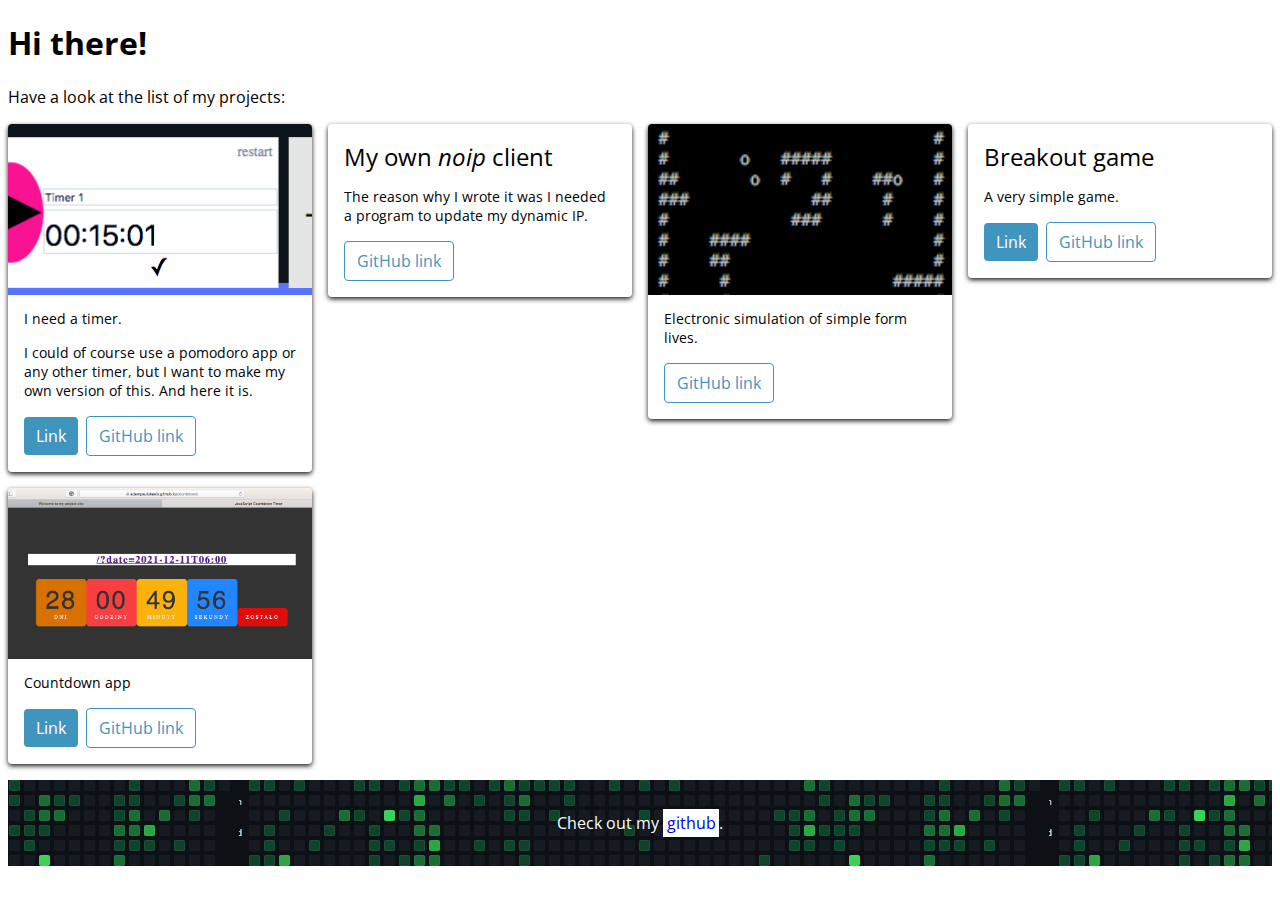
==== index.html @ 9d16e077 "Fix link for breakout" ====
<!DOCTYPE html>
<html lang="en">
  <head>
    <meta charset="utf-8" />
    <title>Welcome to my project site</title>
    <meta name="description" content="I want to show you my projects" />
    <meta name="author" content="Adam" />
    <link href="style.css" rel="stylesheet" />
    <link rel="preconnect" href="https://fonts.googleapis.com" />
    <link rel="preconnect" href="https://fonts.gstatic.com" crossorigin />
    <link
      href="https://fonts.googleapis.com/css2?family=Open+Sans:wght@300;400&display=swap"
      rel="stylesheet"
    />
  </head>
  <body class="flex flex-column">
    <main>
      <h1>Hi there!</h1>

      <p>Have a look at the list of my projects:</p>

      <div class="card-grid">
        <div class="card">
          <header class="image">
            <img src="timer.png" alt="A picture of my timer" />
          </header>
          <section>
            <p>I need a timer.</p>
            <p>
              I could of course use a pomodoro app or any other timer, but I
              want to make my own version of this. And here it is.
            </p>
          </section>
          <footer>
            <a href="https://adampaulukanis.github.io/timer/" class="link"
              >Link</a
            >
            <a
              href="https://github.com/adampaulukanis/timer"
              class="link link-outline"
              >GitHub link</a
            >
          </footer>
        </div>

        <div class="card">
          <header>My own <em>noip</em> client</header>
          <section>
            <p>
              The reason why I wrote it was I needed a program to update my
              dynamic IP.
            </p>
          </section>
          <footer>
            <a
              href="https://github.com/adampaulukanis/noip-client"
              class="link link-outline"
              >GitHub link</a
            >
          </footer>
        </div>

        <div class="card">
          <header class="image">
            <img
              src="ElectronicLife.png"
              alt="A screen of ElectronicLife program"
            />
          </header>
          <section><p>Electronic simulation of simple form lives.</p></section>
          <footer>
            <a
              href="https://github.com/adampaulukanis/ElectronicLife"
              class="link link-outline"
              >GitHub link</a
            >
          </footer>
        </div>

        <div class="card">
          <header>Breakout game</header>
          <section>
            <p>A very simple game.</p>
          </section>
          <footer>
            <a
              href="https://adampaulukanis.github.io/breakout-game-js/"
              class="link"
              >Link</a
            >
            <a
              href="https://github.com/adampaulukanis/breakout-game-js"
              class="link link-outline"
              >GitHub link</a
            >
          </footer>
        </div>

        <div class="card">
          <header class="image">
            <img
              src="countdown-screenshot.png"
              alt="A picture of my countdown app"
            />
          </header>
          <section>
            <p>Countdown app</p>
          </section>
          <footer>
            <a href="https://adampaulukanis.github.io/countdown/" class="link"
              >Link</a
            >
            <a
              href="https://github.com/adampaulukanis/countdown"
              class="link link-outline"
              >GitHub link</a
            >
          </footer>
        </div>

        <!--
        <div class="card card-shadow">
          <header>Name</header>
          <section>
            Lorem ipsum dolor sit amet, consectetur adipiscing elit, sed do
            eiusmod tempor incididunt ut labore et dolore magna aliqua. Odio
            senectus.
          </section>
          <footer>
            <a href="#" class="link">Details</a>
            <a href="#" class="link link-outline">GitHub link</a>
          </footer>
        </div>
        -->
      </div>
      <!-- end of .card-grid -->
    </main>

    <footer class="bottom">
      <p>
        Check out my
        <a href="https://github.com/adampaulukanis">github</a>.
      </p>
    </footer>
    <!--<script src="main.js"></script>-->
  </body>
</html>
---- style.css ----
html {
  box-sizing: border-box;
}
*,
*::before,
*::after {
  font-family: "Open Sans", sans-serif;
}
.card-grid {
  display: grid;
  grid-template-columns: repeat(auto-fit, minmax(300px, 1fr));
  gap: 1rem;
  align-items: flex-start;
}
.card {
  --padding: 1rem;
  background: white;
  border: none;
  border-radius: 0.25rem;
  box-shadow: 0 2px 5px 0 rgba(0, 0, 0, 0.9);
  overflow: hidden;
}
.card.card-shadow {
  border: none;
  box-shadow: 0 2px 5px 0 rgba(0, 0, 0, 0.3);
}
.card header {
  font-size: 1.5rem;
  padding: var(--padding);
  padding-bottom: 0;
  margin-bottom: 0.5rem;
}
.card header.image {
  padding: 0;
  overflow: hidden;
}
.card header.image > img {
  display: block;
  width: 100%;
  max-height: 200px;
  aspect-ratio: 16 / 9;
  object-fit: cover;
  object-position: center;
  transition: 200ms transform ease-in-out;
}
.card:hover > header.image > img {
  transform: scale(1.025);
}
.card section {
  font-size: 0.9rem;
  padding: 0 var(--padding);
}
.card footer {
  margin-top: 1rem;
  padding: var(--padding);
  padding-top: 0;
}
.link {
  --color: hsl(200, 50%, 50%);
  background: var(--color);
  border: none;
  color: white;
  padding: 0.5em 0.75em;
  border-radius: 0.25em;
  cursor: pointer;
  display: inline-block;
}
.link:hover,
.link:focus {
  background: hsl(200, 50%, 60%);
}
.link.link-outline {
  background: none;
  border: 1px solid var(--color);
  color: var(--color);
}
.link.link-outline:hover,
.link.link-outline:focus {
  background: hsl(200, 50%, 90%);
}
.link + .link {
  margin-left: 0.25rem;
}
a:link {
  text-decoration: none;
}

a:visited {
  text-decoration: none;
}

a:hover {
  text-decoration: underline;
}

a:active {
  text-decoration: underline;
}

.bottom {
  text-align: center;
  color: white;
  background: #ddd url(footer-background.png);
  background-position: center center;
  padding: 1rem;
  margin: 1rem 0;
}
.bottom a {
  background: white;
  padding: 0.2em;
}
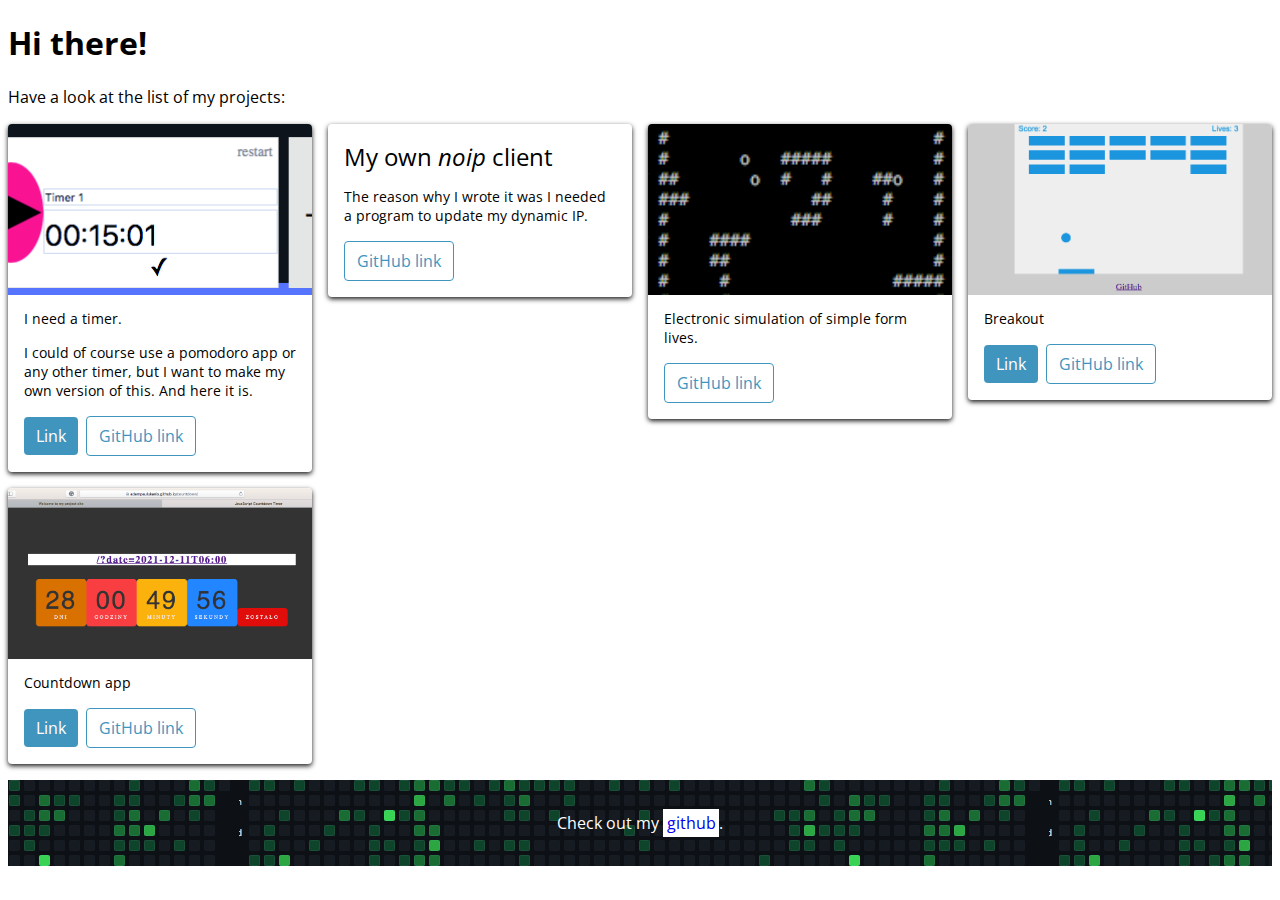
==== commit 5ead2783: "Add img for breakout" ====
--- a/index.html
+++ b/index.html
@@ -78,9 +78,11 @@
         </div>
 
         <div class="card">
-          <header>Breakout game</header>
+          <header class="image">
+            <img src="breakout.png" alt="A screen of BreakOut game" />
+          </header>
           <section>
-            <p>A very simple game.</p>
+            <p>Breakout</p>
           </section>
           <footer>
             <a
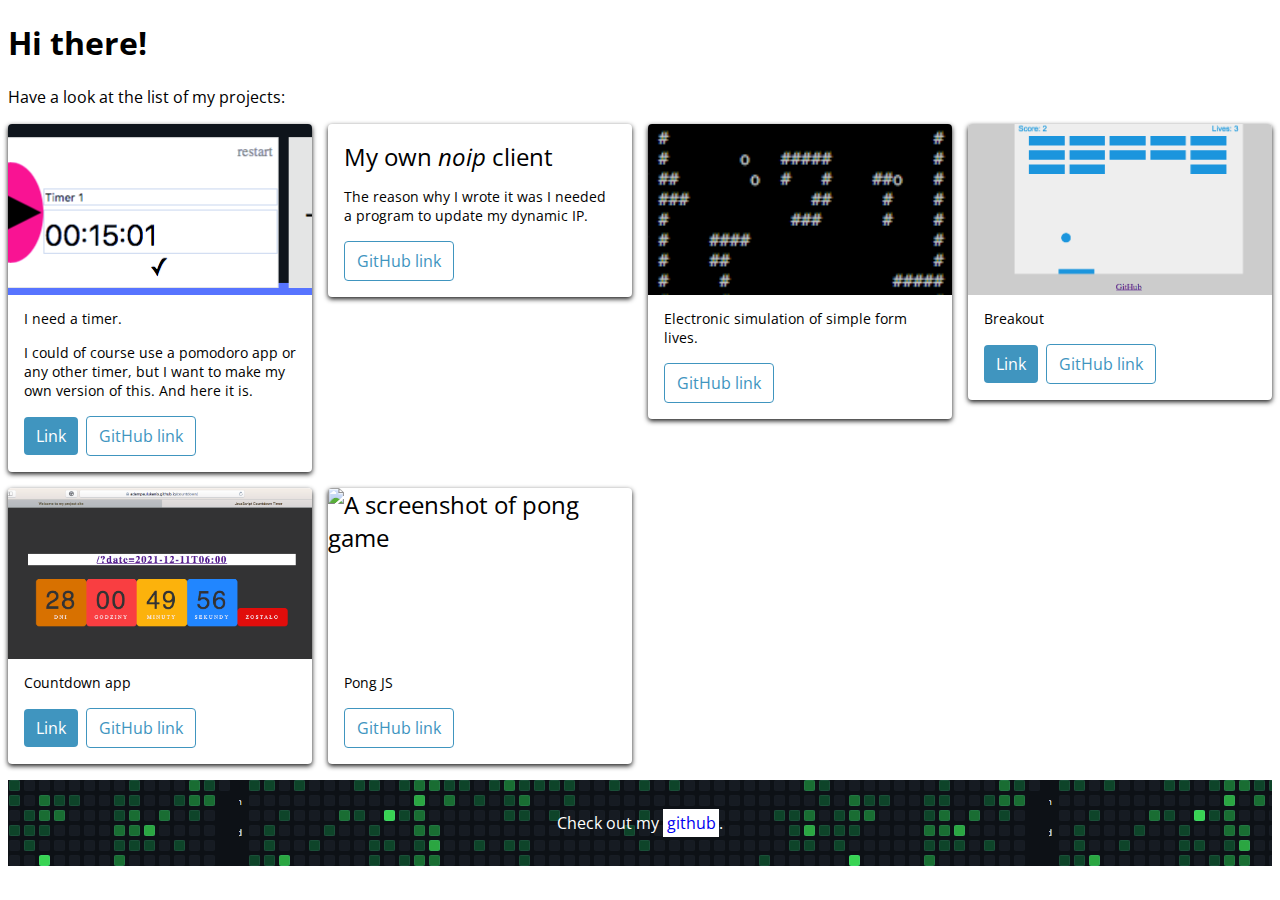
==== commit d0260f50: "Add Pong JS game" ====
--- a/index.html
+++ b/index.html
@@ -120,6 +120,22 @@
           </footer>
         </div>
 
+        <div class="card">
+          <header class="image">
+            <img src="pong.png" alt="A screenshot of pong game" />
+          </header>
+          <section>
+            <p>Pong JS</p>
+          </section>
+          <footer>
+            <a
+              href="https://github.com/adampaulukanis/pong-clone"
+              class="link link-outline"
+              >GitHub link</a
+            >
+          </footer>
+        </div>
+
         <!--
         <div class="card card-shadow">
           <header>Name</header>
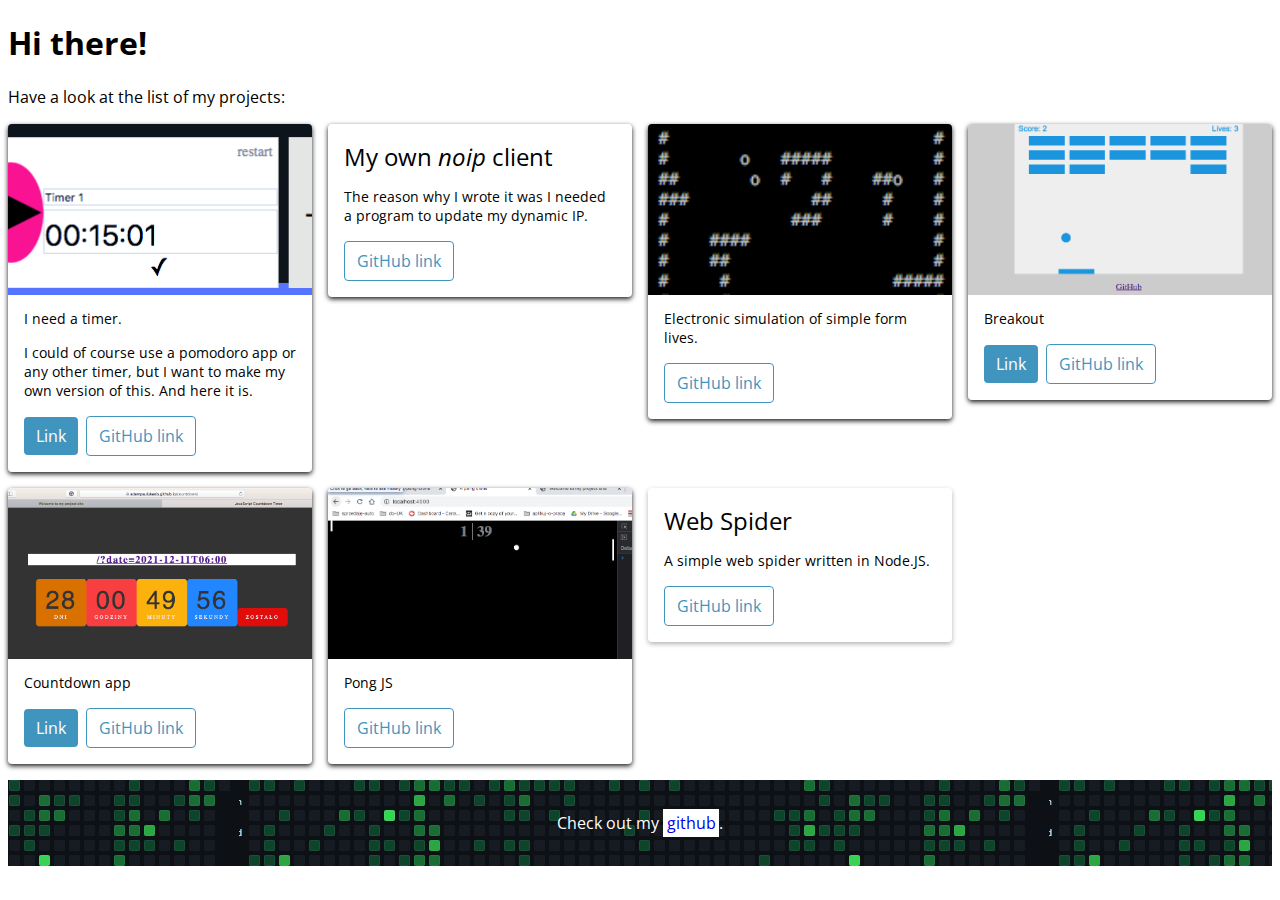
==== commit fc89bf36: "Add web spider" ====
--- a/index.html
+++ b/index.html
@@ -136,20 +136,15 @@
           </footer>
         </div>
 
-        <!--
         <div class="card card-shadow">
-          <header>Name</header>
+          <header>Web Spider</header>
           <section>
-            Lorem ipsum dolor sit amet, consectetur adipiscing elit, sed do
-            eiusmod tempor incididunt ut labore et dolore magna aliqua. Odio
-            senectus.
+            <p>A simple web spider written in Node.JS.</p>
           </section>
           <footer>
-            <a href="#" class="link">Details</a>
-            <a href="#" class="link link-outline">GitHub link</a>
+            <a href="https://github.com/adampaulukanis/web-spider" class="link link-outline">GitHub link</a>
           </footer>
         </div>
-        -->
       </div>
       <!-- end of .card-grid -->
     </main>
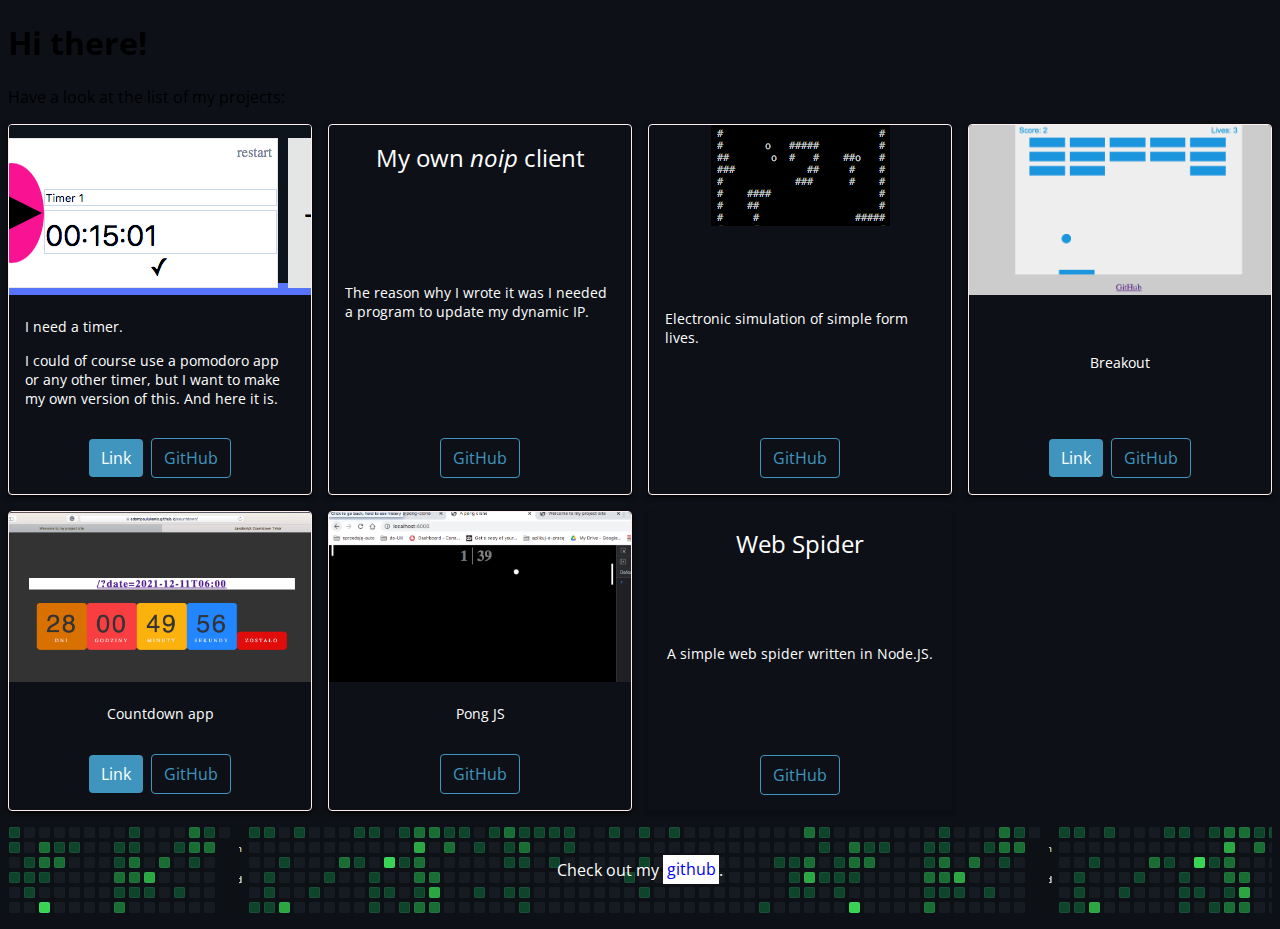
==== commit 47bf0e52: "I have a new idea how it should look like" ====
--- a/index.html
+++ b/index.html
@@ -38,7 +38,7 @@
             <a
               href="https://github.com/adampaulukanis/timer"
               class="link link-outline"
-              >GitHub link</a
+              >GitHub</a
             >
           </footer>
         </div>
@@ -55,7 +55,7 @@
             <a
               href="https://github.com/adampaulukanis/noip-client"
               class="link link-outline"
-              >GitHub link</a
+              >GitHub</a
             >
           </footer>
         </div>
@@ -72,7 +72,7 @@
             <a
               href="https://github.com/adampaulukanis/ElectronicLife"
               class="link link-outline"
-              >GitHub link</a
+              >GitHub</a
             >
           </footer>
         </div>
@@ -93,7 +93,7 @@
             <a
               href="https://github.com/adampaulukanis/breakout-game-js"
               class="link link-outline"
-              >GitHub link</a
+              >GitHub</a
             >
           </footer>
         </div>
@@ -115,7 +115,7 @@
             <a
               href="https://github.com/adampaulukanis/countdown"
               class="link link-outline"
-              >GitHub link</a
+              >GitHub</a
             >
           </footer>
         </div>
@@ -131,7 +131,7 @@
             <a
               href="https://github.com/adampaulukanis/pong-clone"
               class="link link-outline"
-              >GitHub link</a
+              >GitHub</a
             >
           </footer>
         </div>
@@ -142,7 +142,7 @@
             <p>A simple web spider written in Node.JS.</p>
           </section>
           <footer>
-            <a href="https://github.com/adampaulukanis/web-spider" class="link link-outline">GitHub link</a>
+            <a href="https://github.com/adampaulukanis/web-spider" class="link link-outline">GitHub</a>
           </footer>
         </div>
       </div>
--- a/style.css
+++ b/style.css
@@ -1,5 +1,6 @@
 html {
   box-sizing: border-box;
+  background:#0d1117;
 }
 *,
 *::before,
@@ -10,15 +11,20 @@
   display: grid;
   grid-template-columns: repeat(auto-fit, minmax(300px, 1fr));
   gap: 1rem;
-  align-items: flex-start;
+  align-items: stretch;
 }
 .card {
   --padding: 1rem;
-  background: white;
-  border: none;
+  background:#0d1117;
+  color: white;
+  border: 1px solid #fee;
   border-radius: 0.25rem;
   box-shadow: 0 2px 5px 0 rgba(0, 0, 0, 0.9);
   overflow: hidden;
+  display:flex;
+  flex-direction:column;
+  align-items:center;
+  justify-content:space-between;
 }
 .card.card-shadow {
   border: none;
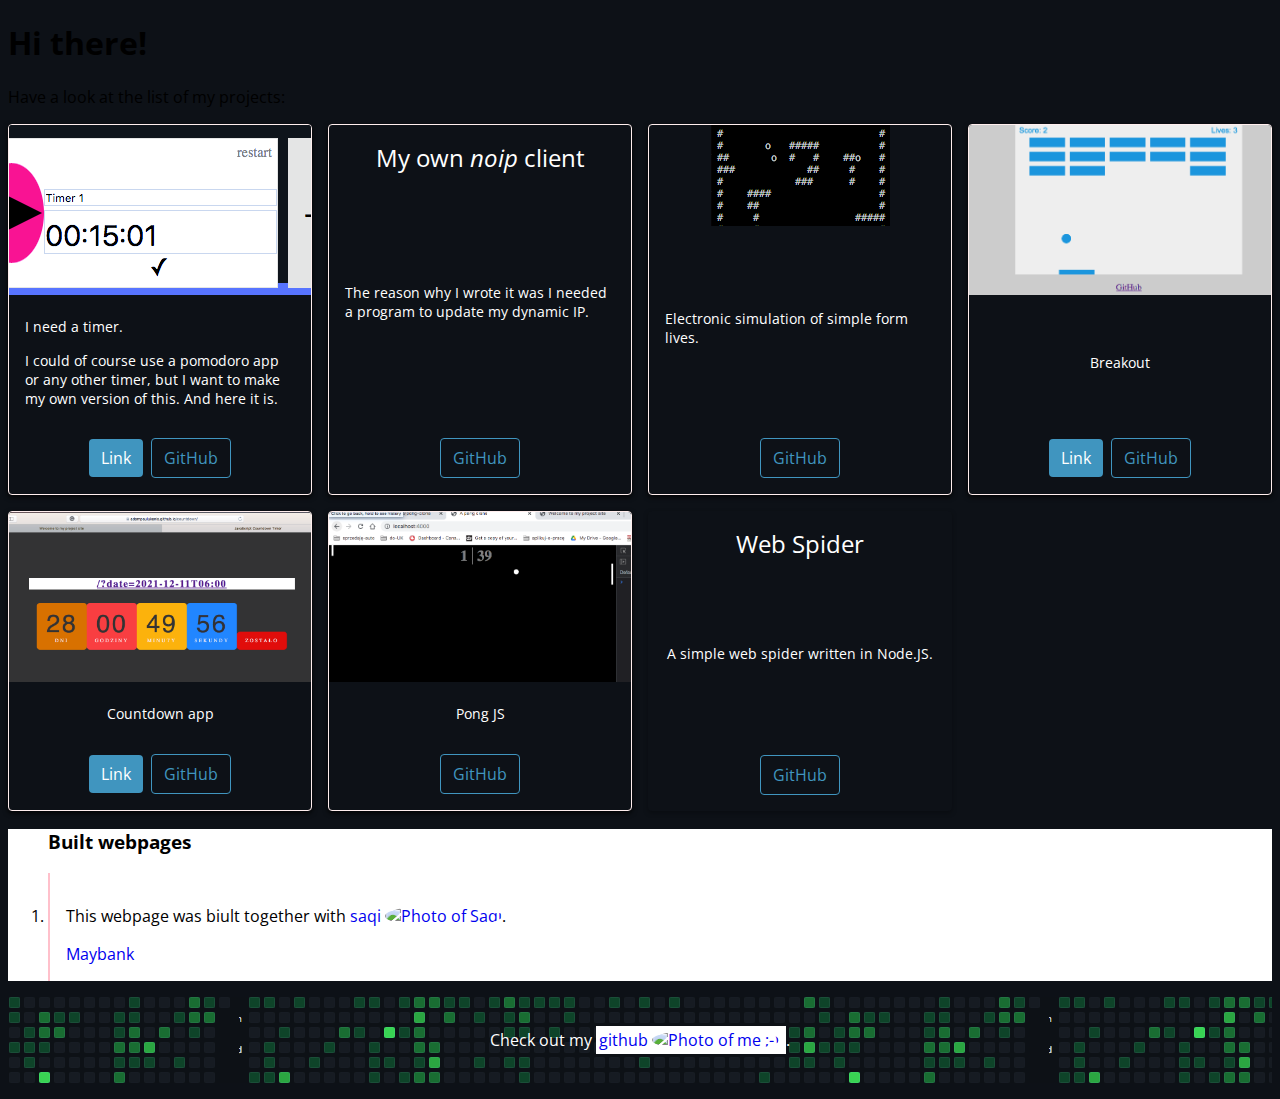
==== commit 66e93d33: "Built Pages: first commit of this kind" ====
--- a/index.html
+++ b/index.html
@@ -142,17 +142,48 @@
             <p>A simple web spider written in Node.JS.</p>
           </section>
           <footer>
-            <a href="https://github.com/adampaulukanis/web-spider" class="link link-outline">GitHub</a>
+            <a
+              href="https://github.com/adampaulukanis/web-spider"
+              class="link link-outline"
+              >GitHub</a
+            >
           </footer>
         </div>
       </div>
       <!-- end of .card-grid -->
+
+      <section class="built-webpages">
+        <ol>
+          <h3>Built webpages</h3>
+          <li>
+            <p>
+              This webpage was biult together with
+              <a href="https://github.com/saqi"
+                >saqi
+                <img
+                  class="gh-avatar"
+                  src="https://avatars.githubusercontent.com/u/3193742?s=48&v=4"
+                  alt="Photo of Saqi" /></a
+              >.
+            </p>
+            <a href="https://github.com/adampaulukanis/Maybank/">Maybank</a>
+          </li>
+        </ol>
+      </section>
     </main>
 
     <footer class="bottom">
       <p>
         Check out my
-        <a href="https://github.com/adampaulukanis">github</a>.
+        <a href="https://github.com/adampaulukanis"
+          >github
+
+          <img
+            src="https://avatars.githubusercontent.com/u/1613395?s=40&v=4"
+            alt="Photo of me ;-)"
+            class="gh-avatar"
+          /> </a
+        >.
       </p>
     </footer>
     <!--<script src="main.js"></script>-->
--- a/style.css
+++ b/style.css
@@ -1,6 +1,6 @@
 html {
   box-sizing: border-box;
-  background:#0d1117;
+  background: #0d1117;
 }
 *,
 *::before,
@@ -15,16 +15,16 @@
 }
 .card {
   --padding: 1rem;
-  background:#0d1117;
+  background: #0d1117;
   color: white;
   border: 1px solid #fee;
   border-radius: 0.25rem;
   box-shadow: 0 2px 5px 0 rgba(0, 0, 0, 0.9);
   overflow: hidden;
-  display:flex;
-  flex-direction:column;
-  align-items:center;
-  justify-content:space-between;
+  display: flex;
+  flex-direction: column;
+  align-items: center;
+  justify-content: space-between;
 }
 .card.card-shadow {
   border: none;
@@ -115,3 +115,19 @@
   background: white;
   padding: 0.2em;
 }
+.built-webpages {
+  background: white;
+  color: black;
+}
+.gh-avatar {
+  width: 2em;
+  aspect-ratio: 1;
+  border-radius:100%;
+}
+a:hover > img {
+  transform:scale(1.2);
+}
+.built-webpages li {
+  border-left:2px solid pink;
+  padding:1em;
+}
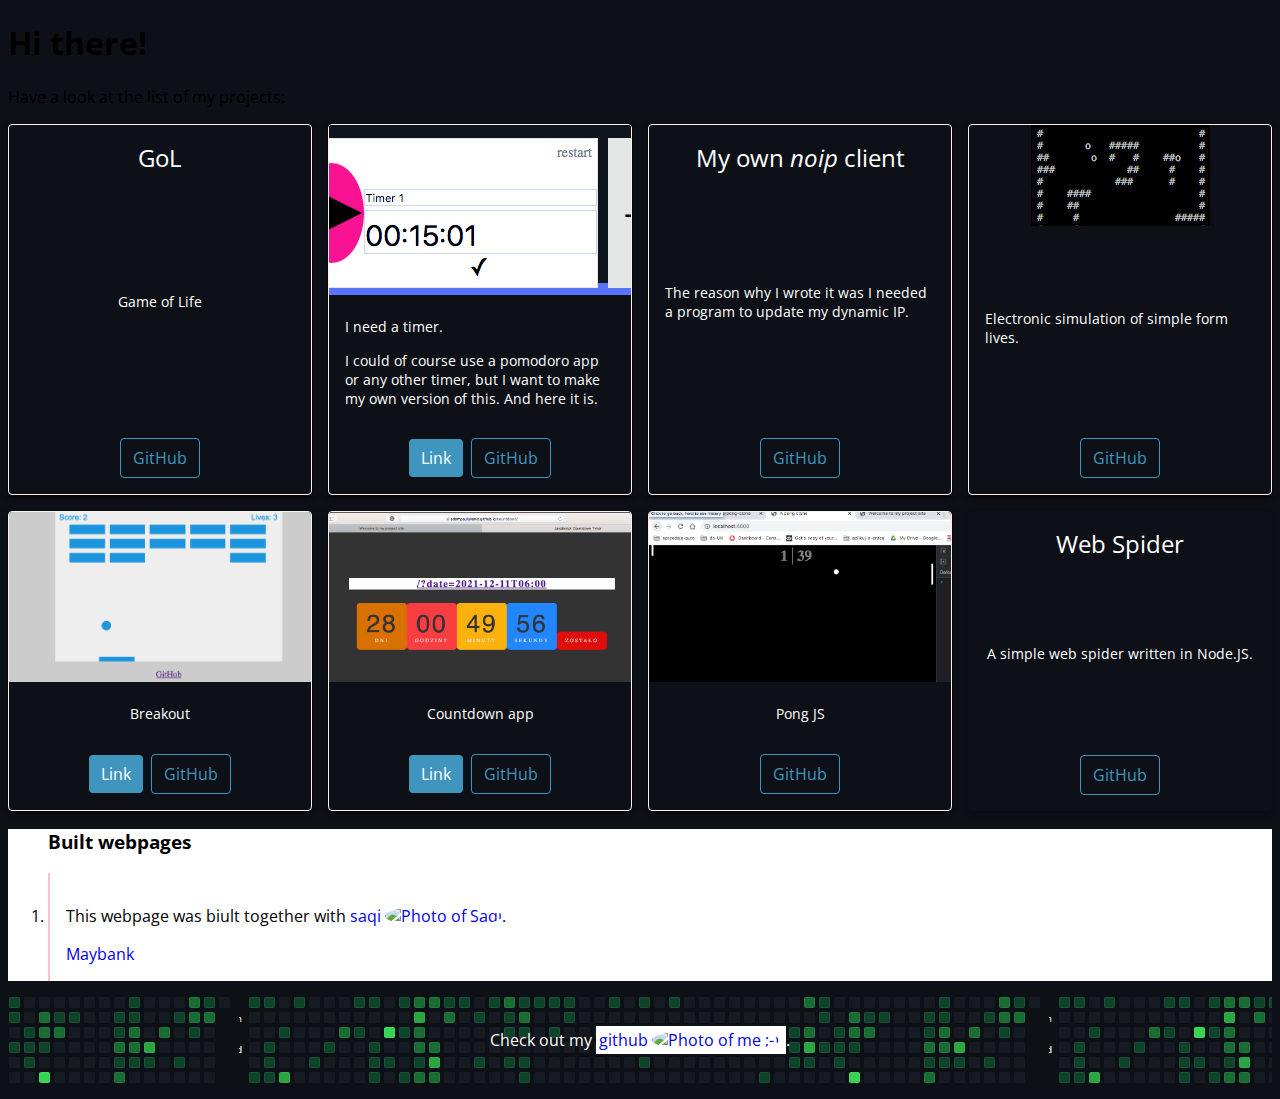
==== commit b3215ede: "Add Game of Life" ====
--- a/index.html
+++ b/index.html
@@ -1,191 +1,212 @@
 <!DOCTYPE html>
 <html lang="en">
-  <head>
-    <meta charset="utf-8" />
-    <title>Welcome to my project site</title>
-    <meta name="description" content="I want to show you my projects" />
-    <meta name="author" content="Adam" />
-    <link href="style.css" rel="stylesheet" />
-    <link rel="preconnect" href="https://fonts.googleapis.com" />
-    <link rel="preconnect" href="https://fonts.gstatic.com" crossorigin />
-    <link
-      href="https://fonts.googleapis.com/css2?family=Open+Sans:wght@300;400&display=swap"
-      rel="stylesheet"
-    />
-  </head>
-  <body class="flex flex-column">
-    <main>
-      <h1>Hi there!</h1>
-
-      <p>Have a look at the list of my projects:</p>
-
-      <div class="card-grid">
-        <div class="card">
-          <header class="image">
-            <img src="timer.png" alt="A picture of my timer" />
-          </header>
-          <section>
-            <p>I need a timer.</p>
-            <p>
-              I could of course use a pomodoro app or any other timer, but I
-              want to make my own version of this. And here it is.
-            </p>
-          </section>
-          <footer>
-            <a href="https://adampaulukanis.github.io/timer/" class="link"
-              >Link</a
-            >
-            <a
-              href="https://github.com/adampaulukanis/timer"
-              class="link link-outline"
-              >GitHub</a
-            >
-          </footer>
-        </div>
-
-        <div class="card">
-          <header>My own <em>noip</em> client</header>
-          <section>
-            <p>
-              The reason why I wrote it was I needed a program to update my
-              dynamic IP.
-            </p>
-          </section>
-          <footer>
-            <a
-              href="https://github.com/adampaulukanis/noip-client"
-              class="link link-outline"
-              >GitHub</a
-            >
-          </footer>
-        </div>
-
-        <div class="card">
-          <header class="image">
-            <img
-              src="ElectronicLife.png"
-              alt="A screen of ElectronicLife program"
-            />
-          </header>
-          <section><p>Electronic simulation of simple form lives.</p></section>
-          <footer>
-            <a
-              href="https://github.com/adampaulukanis/ElectronicLife"
-              class="link link-outline"
-              >GitHub</a
-            >
-          </footer>
-        </div>
-
-        <div class="card">
-          <header class="image">
-            <img src="breakout.png" alt="A screen of BreakOut game" />
-          </header>
-          <section>
-            <p>Breakout</p>
-          </section>
-          <footer>
-            <a
-              href="https://adampaulukanis.github.io/breakout-game-js/"
-              class="link"
-              >Link</a
-            >
-            <a
-              href="https://github.com/adampaulukanis/breakout-game-js"
-              class="link link-outline"
-              >GitHub</a
-            >
-          </footer>
-        </div>
-
-        <div class="card">
-          <header class="image">
-            <img
-              src="countdown-screenshot.png"
-              alt="A picture of my countdown app"
-            />
-          </header>
-          <section>
-            <p>Countdown app</p>
-          </section>
-          <footer>
-            <a href="https://adampaulukanis.github.io/countdown/" class="link"
-              >Link</a
-            >
-            <a
-              href="https://github.com/adampaulukanis/countdown"
-              class="link link-outline"
-              >GitHub</a
-            >
-          </footer>
-        </div>
-
-        <div class="card">
-          <header class="image">
-            <img src="pong.png" alt="A screenshot of pong game" />
-          </header>
-          <section>
-            <p>Pong JS</p>
-          </section>
-          <footer>
-            <a
-              href="https://github.com/adampaulukanis/pong-clone"
-              class="link link-outline"
-              >GitHub</a
-            >
-          </footer>
-        </div>
-
-        <div class="card card-shadow">
-          <header>Web Spider</header>
-          <section>
-            <p>A simple web spider written in Node.JS.</p>
-          </section>
-          <footer>
-            <a
-              href="https://github.com/adampaulukanis/web-spider"
-              class="link link-outline"
-              >GitHub</a
-            >
-          </footer>
-        </div>
-      </div>
-      <!-- end of .card-grid -->
-
-      <section class="built-webpages">
-        <ol>
-          <h3>Built webpages</h3>
-          <li>
-            <p>
-              This webpage was biult together with
-              <a href="https://github.com/saqi"
-                >saqi
-                <img
-                  class="gh-avatar"
-                  src="https://avatars.githubusercontent.com/u/3193742?s=48&v=4"
-                  alt="Photo of Saqi" /></a
-              >.
-            </p>
-            <a href="https://github.com/adampaulukanis/Maybank/">Maybank</a>
-          </li>
-        </ol>
-      </section>
-    </main>
-
-    <footer class="bottom">
-      <p>
-        Check out my
-        <a href="https://github.com/adampaulukanis"
-          >github
-
-          <img
-            src="https://avatars.githubusercontent.com/u/1613395?s=40&v=4"
-            alt="Photo of me ;-)"
-            class="gh-avatar"
-          /> </a
-        >.
-      </p>
-    </footer>
-    <!--<script src="main.js"></script>-->
-  </body>
-</html>
+    <head>
+        <meta charset="utf-8" />
+        <title>Welcome to my project site</title>
+        <meta name="description" content="I want to show you my projects" />
+        <meta name="author" content="Adam" />
+        <link href="style.css" rel="stylesheet" />
+        <link rel="preconnect" href="https://fonts.googleapis.com" />
+        <link rel="preconnect" href="https://fonts.gstatic.com" crossorigin />
+        <link
+        href="https://fonts.googleapis.com/css2?family=Open+Sans:wght@300;400&display=swap"
+        rel="stylesheet"
+        />
+    </head>
+    <body class="flex flex-column">
+        <main>
+        <h1>Hi there!</h1>
+
+        <p>Have a look at the list of my projects:</p>
+
+        <div class="card-grid">
+            <div class="card">
+                <header>
+                GoL
+                </header>
+                <section>
+                    <p>Game of Life</p>
+                </section>
+                <footer>
+                    <!--
+                    <a href="https://adampaulukanis.github.io/timer/" class="link"
+                        >Link</a
+                        >
+                        -->
+                    <a
+                        href="https://github.com/adampaulukanis/gol"
+                        class="link link-outline"
+                        >GitHub</a
+                        >
+                        </footer>
+                    </div>
+
+                    <div class="card">
+                        <header class="image">
+                        <img src="timer.png" alt="A picture of my timer" />
+                        </header>
+                        <section>
+                        <p>I need a timer.</p>
+                        <p>
+                        I could of course use a pomodoro app or any other timer, but I
+                        want to make my own version of this. And here it is.
+                        </p>
+                        </section>
+                        <footer>
+                        <a href="https://adampaulukanis.github.io/timer/" class="link"
+                            >Link</a
+                            >
+                            <a
+                                href="https://github.com/adampaulukanis/timer"
+                                class="link link-outline"
+                                >GitHub</a
+                                >
+                                </footer>
+                            </div>
+
+                            <div class="card">
+                                <header>My own <em>noip</em> client</header>
+                                <section>
+                                <p>
+                                The reason why I wrote it was I needed a program to update my
+                                dynamic IP.
+                                </p>
+                                </section>
+                                <footer>
+                                <a
+                                    href="https://github.com/adampaulukanis/noip-client"
+                                    class="link link-outline"
+                                    >GitHub</a
+                                    >
+                                    </footer>
+                                </div>
+
+                                <div class="card">
+                                    <header class="image">
+                                    <img
+                                    src="ElectronicLife.png"
+                                    alt="A screen of ElectronicLife program"
+                                    />
+                                    </header>
+                                    <section><p>Electronic simulation of simple form lives.</p></section>
+                                    <footer>
+                                    <a
+                                        href="https://github.com/adampaulukanis/ElectronicLife"
+                                        class="link link-outline"
+                                        >GitHub</a
+                                        >
+                                        </footer>
+                                    </div>
+
+                                    <div class="card">
+                                        <header class="image">
+                                        <img src="breakout.png" alt="A screen of BreakOut game" />
+                                        </header>
+                                        <section>
+                                        <p>Breakout</p>
+                                        </section>
+                                        <footer>
+                                        <a
+                                            href="https://adampaulukanis.github.io/breakout-game-js/"
+                                            class="link"
+                                            >Link</a
+                                            >
+                                            <a
+                                                href="https://github.com/adampaulukanis/breakout-game-js"
+                                                class="link link-outline"
+                                                >GitHub</a
+                                                >
+                                                </footer>
+                                            </div>
+
+                                            <div class="card">
+                                                <header class="image">
+                                                <img
+                                                src="countdown-screenshot.png"
+                                                alt="A picture of my countdown app"
+                                                />
+                                                </header>
+                                                <section>
+                                                <p>Countdown app</p>
+                                                </section>
+                                                <footer>
+                                                <a href="https://adampaulukanis.github.io/countdown/" class="link"
+                                                    >Link</a
+                                                    >
+                                                    <a
+                                                        href="https://github.com/adampaulukanis/countdown"
+                                                        class="link link-outline"
+                                                        >GitHub</a
+                                                        >
+                                                        </footer>
+                                                    </div>
+
+                                                    <div class="card">
+                                                        <header class="image">
+                                                        <img src="pong.png" alt="A screenshot of pong game" />
+                                                        </header>
+                                                        <section>
+                                                        <p>Pong JS</p>
+                                                        </section>
+                                                        <footer>
+                                                        <a
+                                                            href="https://github.com/adampaulukanis/pong-clone"
+                                                            class="link link-outline"
+                                                            >GitHub</a
+                                                            >
+                                                            </footer>
+                                                        </div>
+
+                                                        <div class="card card-shadow">
+                                                            <header>Web Spider</header>
+                                                            <section>
+                                                            <p>A simple web spider written in Node.JS.</p>
+                                                            </section>
+                                                            <footer>
+                                                            <a
+                                                                href="https://github.com/adampaulukanis/web-spider"
+                                                                class="link link-outline"
+                                                                >GitHub</a
+                                                                >
+                                                                </footer>
+                                                            </div>
+                                                        </div>
+                                                        <!-- end of .card-grid -->
+
+                                                        <section class="built-webpages">
+                                                        <ol>
+                                                            <h3>Built webpages</h3>
+                                                            <li>
+                                                            <p>
+                                                            This webpage was biult together with
+                                                            <a href="https://github.com/saqi"
+                                                                >saqi
+                                                                <img
+                                                                class="gh-avatar"
+                                                                src="https://avatars.githubusercontent.com/u/3193742?s=48&v=4"
+                                                                alt="Photo of Saqi" /></a
+                                                                >.
+                                                                </p>
+                                                                <a href="https://github.com/adampaulukanis/Maybank/">Maybank</a>
+                                                                </li>
+                                                            </ol>
+                                                            </section>
+                                                            </main>
+
+                                                            <footer class="bottom">
+                                                            <p>
+                                                            Check out my
+                                                            <a href="https://github.com/adampaulukanis"
+                                                                >github
+
+                                                                <img
+                                                                src="https://avatars.githubusercontent.com/u/1613395?s=40&v=4"
+                                                                alt="Photo of me ;-)"
+                                                                class="gh-avatar"
+                                                                /> </a
+                                                                >.
+                                                                </p>
+                                                                </footer>
+                                                                <!--<script src="main.js"></script>-->
+                                                            </body>
+                                                        </html>
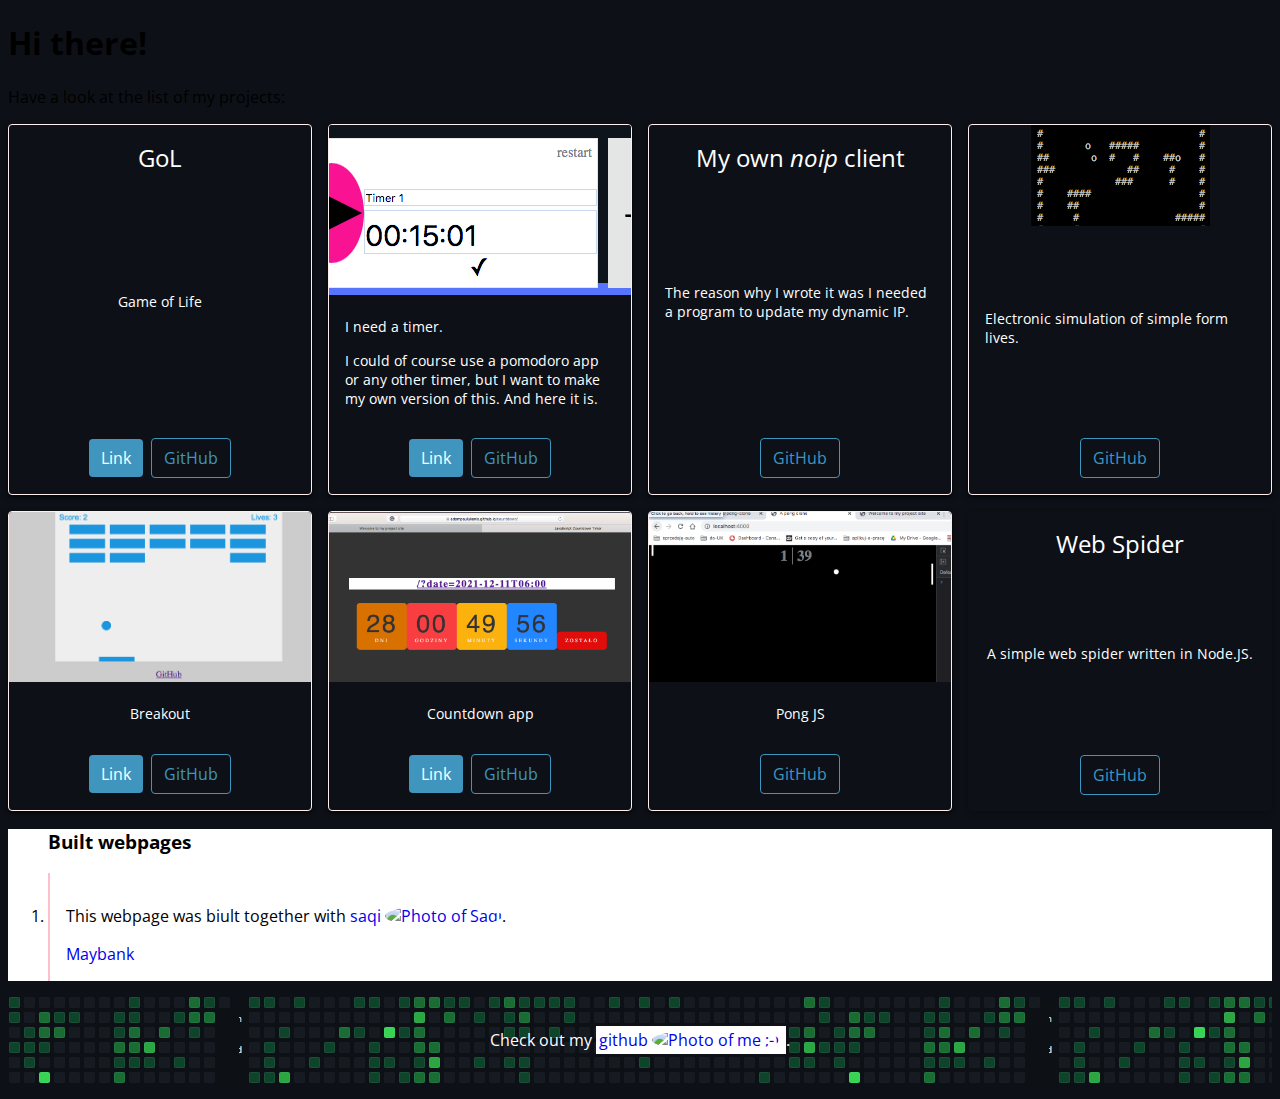
==== commit 57fc545a: "Fix formatting (indents)" ====
--- a/index.html
+++ b/index.html
@@ -15,198 +15,139 @@
     </head>
     <body class="flex flex-column">
         <main>
-        <h1>Hi there!</h1>
+            <h1>Hi there!</h1>
 
-        <p>Have a look at the list of my projects:</p>
+            <p>Have a look at the list of my projects:</p>
 
-        <div class="card-grid">
-            <div class="card">
-                <header>
-                GoL
-                </header>
-                <section>
-                    <p>Game of Life</p>
-                </section>
-                <footer>
-                    <!--
-                    <a href="https://adampaulukanis.github.io/timer/" class="link"
-                        >Link</a
-                        >
-                        -->
-                    <a
-                        href="https://github.com/adampaulukanis/gol"
-                        class="link link-outline"
-                        >GitHub</a
-                        >
-                        </footer>
-                    </div>
+            <div class="card-grid">
+                <div class="card">
+                    <header>
+                    GoL
+                    </header>
+                    <section>
+                        <p>Game of Life</p>
+                    </section>
+                    <footer>
+                        <a href="https://adampaulukanis.github.io/gol/" class="link">Link</a>
+                        <a href="https://github.com/adampaulukanis/gol" class="link link-outline">GitHub</a>
+                    </footer>
+                </div>
 
-                    <div class="card">
-                        <header class="image">
+                <div class="card">
+                    <header class="image">
                         <img src="timer.png" alt="A picture of my timer" />
-                        </header>
-                        <section>
+                    </header>
+                    <section>
                         <p>I need a timer.</p>
                         <p>
                         I could of course use a pomodoro app or any other timer, but I
                         want to make my own version of this. And here it is.
                         </p>
-                        </section>
-                        <footer>
-                        <a href="https://adampaulukanis.github.io/timer/" class="link"
-                            >Link</a
-                            >
-                            <a
-                                href="https://github.com/adampaulukanis/timer"
-                                class="link link-outline"
-                                >GitHub</a
-                                >
-                                </footer>
-                            </div>
+                    </section>
+                    <footer>
+                        <a href="https://adampaulukanis.github.io/timer/" class="link">Link</a>
+                        <a href="https://github.com/adampaulukanis/timer" class="link link-outline">GitHub</a>
+                    </footer>
+                </div>
 
-                            <div class="card">
-                                <header>My own <em>noip</em> client</header>
-                                <section>
-                                <p>
-                                The reason why I wrote it was I needed a program to update my
-                                dynamic IP.
-                                </p>
-                                </section>
-                                <footer>
-                                <a
-                                    href="https://github.com/adampaulukanis/noip-client"
-                                    class="link link-outline"
-                                    >GitHub</a
-                                    >
-                                    </footer>
-                                </div>
+                <div class="card">
+                    <header>My own <em>noip</em> client</header>
+                    <section>
+                        <p>
+                        The reason why I wrote it was I needed a program to update my
+                        dynamic IP.
+                        </p>
+                    </section>
+                    <footer>
+                        <a href="https://github.com/adampaulukanis/noip-client" class="link link-outline">GitHub</a>
+                    </footer>
+                </div>
 
-                                <div class="card">
-                                    <header class="image">
-                                    <img
-                                    src="ElectronicLife.png"
-                                    alt="A screen of ElectronicLife program"
-                                    />
-                                    </header>
-                                    <section><p>Electronic simulation of simple form lives.</p></section>
-                                    <footer>
-                                    <a
-                                        href="https://github.com/adampaulukanis/ElectronicLife"
-                                        class="link link-outline"
-                                        >GitHub</a
-                                        >
-                                        </footer>
-                                    </div>
+                <div class="card">
+                    <header class="image">
+                        <img src="ElectronicLife.png" alt="A screen of ElectronicLife program" />
+                    </header>
+                    <section>
+                        <p>Electronic simulation of simple form lives.</p>
+                    </section>
+                    <footer>
+                        <a href="https://github.com/adampaulukanis/ElectronicLife" class="link link-outline">GitHub</a>
+                    </footer>
+                </div>
 
-                                    <div class="card">
-                                        <header class="image">
-                                        <img src="breakout.png" alt="A screen of BreakOut game" />
-                                        </header>
-                                        <section>
-                                        <p>Breakout</p>
-                                        </section>
-                                        <footer>
-                                        <a
-                                            href="https://adampaulukanis.github.io/breakout-game-js/"
-                                            class="link"
-                                            >Link</a
-                                            >
-                                            <a
-                                                href="https://github.com/adampaulukanis/breakout-game-js"
-                                                class="link link-outline"
-                                                >GitHub</a
-                                                >
-                                                </footer>
-                                            </div>
+                <div class="card">
+                    <header class="image">
+                        <img src="breakout.png" alt="A screen of BreakOut game" />
+                    </header>
+                    <section>
+                        <p>Breakout</p>
+                    </section>
+                    <footer>
+                        <a href="https://adampaulukanis.github.io/breakout-game-js/" class="link">Link</a>
+                        <a href="https://github.com/adampaulukanis/breakout-game-js" class="link link-outline">GitHub</a>
+                    </footer>
+                </div>
 
-                                            <div class="card">
-                                                <header class="image">
-                                                <img
-                                                src="countdown-screenshot.png"
-                                                alt="A picture of my countdown app"
-                                                />
-                                                </header>
-                                                <section>
-                                                <p>Countdown app</p>
-                                                </section>
-                                                <footer>
-                                                <a href="https://adampaulukanis.github.io/countdown/" class="link"
-                                                    >Link</a
-                                                    >
-                                                    <a
-                                                        href="https://github.com/adampaulukanis/countdown"
-                                                        class="link link-outline"
-                                                        >GitHub</a
-                                                        >
-                                                        </footer>
-                                                    </div>
+                <div class="card">
+                    <header class="image">
+                        <img src="countdown-screenshot.png" alt="A picture of my countdown app" />
+                    </header>
+                    <section>
+                        <p>Countdown app</p>
+                    </section>
+                    <footer>
+                        <a href="https://adampaulukanis.github.io/countdown/" class="link">Link</a>
+                        <a href="https://github.com/adampaulukanis/countdown" class="link link-outline">GitHub</a>
+                    </footer>
+                </div>
 
-                                                    <div class="card">
-                                                        <header class="image">
-                                                        <img src="pong.png" alt="A screenshot of pong game" />
-                                                        </header>
-                                                        <section>
-                                                        <p>Pong JS</p>
-                                                        </section>
-                                                        <footer>
-                                                        <a
-                                                            href="https://github.com/adampaulukanis/pong-clone"
-                                                            class="link link-outline"
-                                                            >GitHub</a
-                                                            >
-                                                            </footer>
-                                                        </div>
+                <div class="card">
+                    <header class="image">
+                        <img src="pong.png" alt="A screenshot of pong game" />
+                    </header>
+                    <section>
+                        <p>Pong JS</p>
+                    </section>
+                    <footer>
+                        <a href="https://github.com/adampaulukanis/pong-clone" class="link link-outline">GitHub</a>
+                    </footer>
+                </div>
 
-                                                        <div class="card card-shadow">
-                                                            <header>Web Spider</header>
-                                                            <section>
-                                                            <p>A simple web spider written in Node.JS.</p>
-                                                            </section>
-                                                            <footer>
-                                                            <a
-                                                                href="https://github.com/adampaulukanis/web-spider"
-                                                                class="link link-outline"
-                                                                >GitHub</a
-                                                                >
-                                                                </footer>
-                                                            </div>
-                                                        </div>
-                                                        <!-- end of .card-grid -->
+                <div class="card card-shadow">
+                    <header>Web Spider</header>
+                    <section>
+                        <p>A simple web spider written in Node.JS.</p>
+                    </section>
+                    <footer>
+                        <a href="https://github.com/adampaulukanis/web-spider" class="link link-outline">GitHub</a>
+                    </footer>
+                </div>
+            </div> <!-- end of .card-grid -->
 
-                                                        <section class="built-webpages">
-                                                        <ol>
-                                                            <h3>Built webpages</h3>
-                                                            <li>
-                                                            <p>
-                                                            This webpage was biult together with
-                                                            <a href="https://github.com/saqi"
-                                                                >saqi
-                                                                <img
-                                                                class="gh-avatar"
-                                                                src="https://avatars.githubusercontent.com/u/3193742?s=48&v=4"
-                                                                alt="Photo of Saqi" /></a
-                                                                >.
-                                                                </p>
-                                                                <a href="https://github.com/adampaulukanis/Maybank/">Maybank</a>
-                                                                </li>
-                                                            </ol>
-                                                            </section>
-                                                            </main>
+            <section class="built-webpages">
+                <ol>
+                    <h3>Built webpages</h3>
+                    <li>
+                        <p>
+                            This webpage was biult together with
+                            <a href="https://github.com/saqi">saqi
+                            <img
+                            class="gh-avatar"
+                            src="https://avatars.githubusercontent.com/u/3193742?s=48&v=4"
+                            alt="Photo of Saqi" /></a>.
+                        </p>
+                        <a href="https://github.com/adampaulukanis/Maybank/">Maybank</a>
+                    </li>
+                </ol>
+            </section>
+        </main>
 
-                                                            <footer class="bottom">
-                                                            <p>
-                                                            Check out my
-                                                            <a href="https://github.com/adampaulukanis"
-                                                                >github
-
-                                                                <img
-                                                                src="https://avatars.githubusercontent.com/u/1613395?s=40&v=4"
-                                                                alt="Photo of me ;-)"
-                                                                class="gh-avatar"
-                                                                /> </a
-                                                                >.
-                                                                </p>
-                                                                </footer>
-                                                                <!--<script src="main.js"></script>-->
-                                                            </body>
-                                                        </html>
+        <footer class="bottom">
+            <p>
+                Check out my
+                <a href="https://github.com/adampaulukanis">github
+                <img src="https://avatars.githubusercontent.com/u/1613395?s=40&v=4" alt="Photo of me ;-)" class="gh-avatar" /> </a>.
+            </p>
+        </footer>
+    </body>
+</html>
